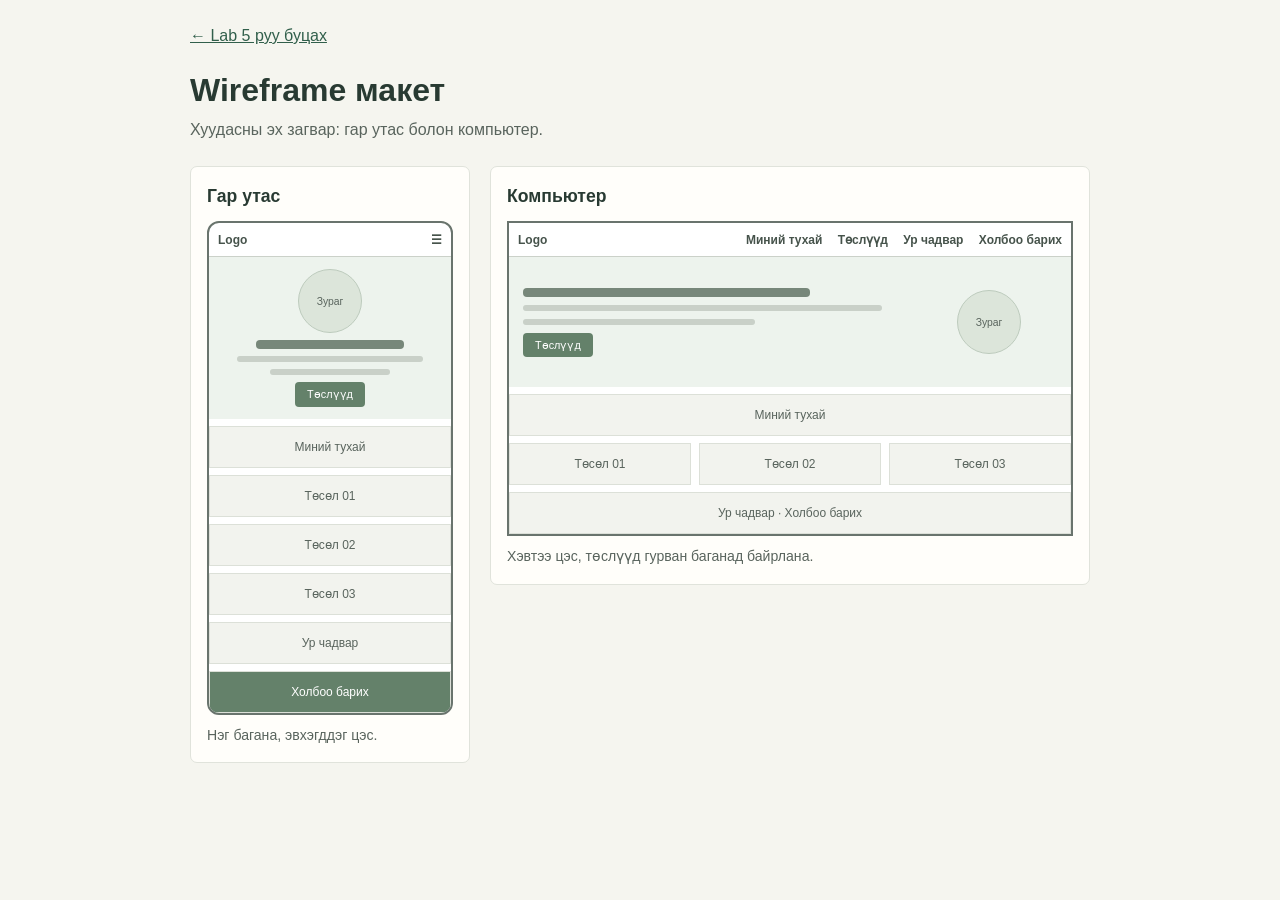
==== lab5-wireframe.html @ b421f285 "Add responsive Lab 5 webpage and wireframe" ====
<!DOCTYPE html>
<html lang="mn">
<head>
  <meta charset="UTF-8">
  <meta name="viewport" content="width=device-width, initial-scale=1">
  <title>Лаб 5 | Wireframe</title>
  <link rel="stylesheet" href="lab5-wireframe.css">
</head>
<body>
  <header class="page-header">
    <a href="lab5.html">← Lab 5 руу буцах</a>
    <h1>Wireframe макет</h1>
    <p>Хуудасны эх загвар: гар утас болон компьютер.</p>
  </header>

  <main class="container">
    <div class="wireframe-list">
      <section class="wireframe">
        <h2>Гар утас</h2>
        <div class="phone">
          <div class="bar">Logo <span>☰</span></div>
          <div class="phone-hero">
            <div class="photo-placeholder">Зураг</div>
            <div class="line line-title"></div>
            <div class="line"></div>
            <div class="line line-short"></div>
            <div class="button-placeholder">Төслүүд</div>
          </div>
          <div class="block">Миний тухай</div>
          <div class="block">Төсөл 01</div>
          <div class="block">Төсөл 02</div>
          <div class="block">Төсөл 03</div>
          <div class="block">Ур чадвар</div>
          <div class="block block-footer">Холбоо барих</div>
        </div>
        <p>Нэг багана, эвхэгддэг цэс.</p>
      </section>

      <section class="wireframe">
        <h2>Компьютер</h2>
        <div class="desktop">
          <div class="bar">Logo <span>Миний тухай　 Төслүүд　 Ур чадвар　 Холбоо барих</span></div>
          <div class="desktop-hero">
            <div class="hero-copy">
              <div class="line line-title"></div>
              <div class="line"></div>
              <div class="line line-short"></div>
              <div class="button-placeholder">Төслүүд</div>
            </div>
            <div class="photo-placeholder">Зураг</div>
          </div>
          <div class="block">Миний тухай</div>
          <div class="desktop-projects">
            <div class="block">Төсөл 01</div>
            <div class="block">Төсөл 02</div>
            <div class="block">Төсөл 03</div>
          </div>
          <div class="block">Ур чадвар · Холбоо барих</div>
        </div>
        <p>Хэвтээ цэс, төслүүд гурван баганад байрлана.</p>
      </section>
    </div>
  </main>
</body>
</html>
---- lab5-wireframe.css ----
*,
*::before,
*::after {
  box-sizing: border-box;
}

body {
  margin: 0;
  color: #283a32;
  background: #f5f5ef;
  font-family: Arial, Helvetica, sans-serif;
  line-height: 1.5;
}

.container,
.page-header {
  width: min(100% - 32px, 900px);
  margin: 0 auto;
}

.page-header {
  padding: 24px 0;
}

.page-header a {
  color: #315f4b;
}

.page-header h1 {
  margin: 18px 0 4px;
}

.page-header p {
  margin: 0;
  color: #59645d;
}

.wireframe-list {
  display: grid;
  grid-template-columns: minmax(0, 1fr);
  gap: 18px;
  padding-bottom: 32px;
}

.wireframe {
  min-width: 0;
  padding: 16px;
  background: #fffefa;
  border: 1px solid #e0e3db;
  border-radius: 7px;
}

.wireframe h2 {
  margin: 0 0 12px;
  font-size: 1.1rem;
}

.wireframe > p {
  margin: 10px 0 0;
  color: #59645d;
  font-size: 0.88rem;
}

.phone,
.desktop {
  overflow: hidden;
  border: 2px solid #69746d;
  background: #fff;
}

.phone {
  width: min(100%, 260px);
  margin: 0 auto;
  border-radius: 12px;
}

.bar {
  display: flex;
  min-height: 34px;
  align-items: center;
  justify-content: space-between;
  gap: 6px;
  padding: 6px 9px;
  border-bottom: 1px solid #cbd1c9;
  color: #46534b;
  font-size: 0.75rem;
  font-weight: 700;
}

.bar span {
  text-align: right;
}

.phone-hero {
  display: grid;
  justify-items: center;
  gap: 7px;
  padding: 12px;
  background: #edf3ed;
}

.photo-placeholder {
  display: grid;
  width: 64px;
  height: 64px;
  place-items: center;
  background: #dce5da;
  border: 1px solid #bdcbbd;
  border-radius: 50%;
  color: #59645d;
  font-size: 0.65rem;
}

.line {
  width: 85%;
  height: 6px;
  background: #c9d0c8;
  border-radius: 4px;
}

.line-title {
  width: 68%;
  height: 9px;
  background: #77877a;
}

.line-short {
  width: 55%;
}

.button-placeholder {
  padding: 4px 12px;
  color: #fff;
  background: #64816a;
  border-radius: 4px;
  font-size: 0.68rem;
}

.block {
  min-height: 42px;
  display: grid;
  place-items: center;
  margin-top: 7px;
  padding: 8px;
  background: #f2f3ee;
  border: 1px solid #dce0d8;
  color: #59645d;
  font-size: 0.75rem;
}

.block-footer {
  color: #fff;
  background: #64816a;
}

.desktop-hero {
  display: grid;
  grid-template-columns: minmax(0, 1fr) 100px;
  align-items: center;
  gap: 12px;
  min-height: 130px;
  padding: 14px;
  background: #edf3ed;
}

.hero-copy {
  display: grid;
  justify-items: start;
  gap: 8px;
}

.desktop-projects {
  display: grid;
  grid-template-columns: repeat(3, minmax(0, 1fr));
  gap: 8px;
}

.desktop-projects .block {
  min-width: 0;
  text-align: center;
}

@media (min-width: 760px) {
  .container,
  .page-header {
    width: min(100% - 48px, 900px);
  }

  .wireframe-list {
    grid-template-columns: minmax(220px, 0.7fr) minmax(0, 1.5fr);
    align-items: start;
    gap: 20px;
  }
}

@media (max-width: 420px) {
  .wireframe {
    padding: 12px;
  }

  .desktop-hero {
    grid-template-columns: minmax(0, 1fr) 72px;
  }

  .desktop-hero .photo-placeholder {
    width: 56px;
    height: 56px;
  }
}
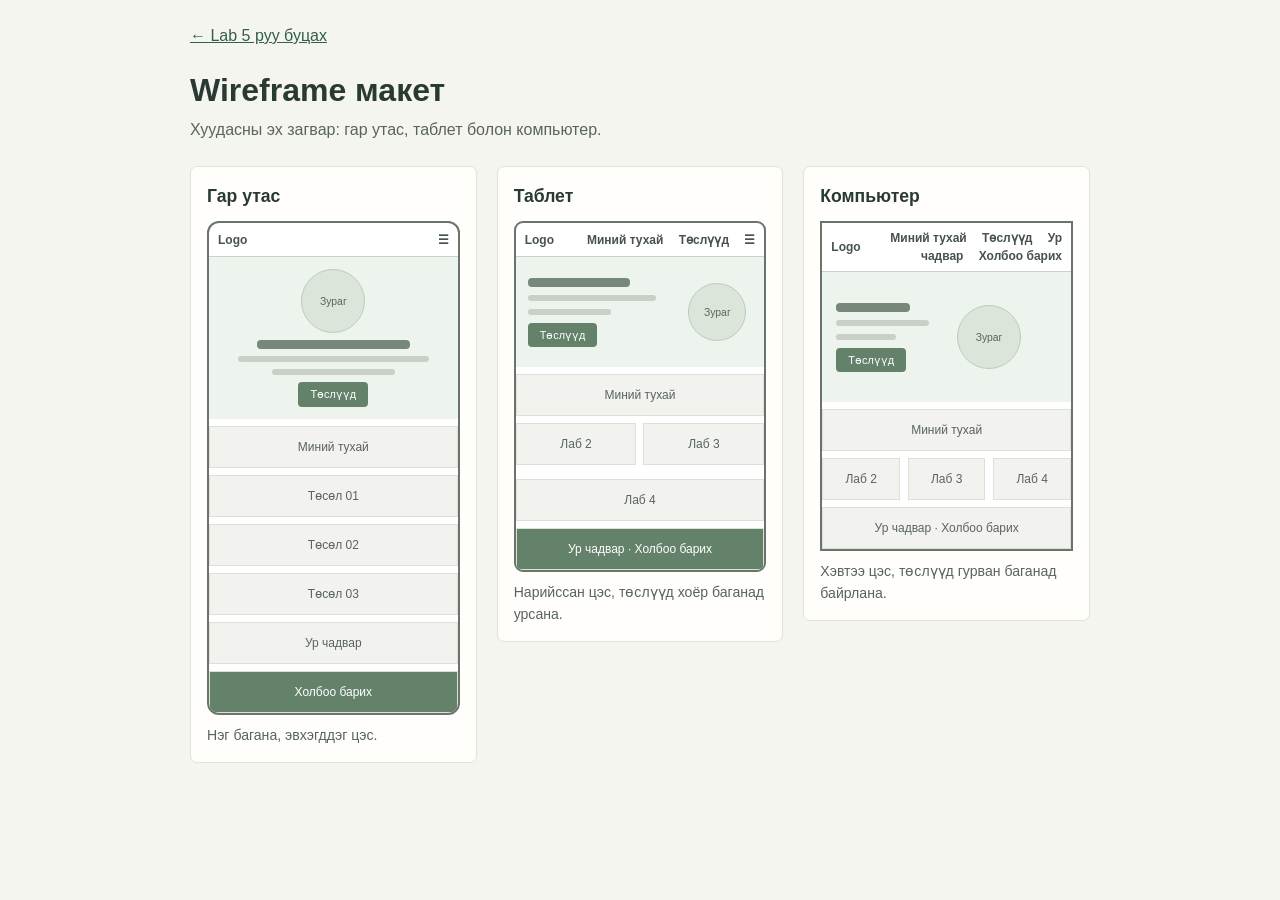
==== commit afdc37f4: "Update Lab 5 responsive page and wireframe Co-authored-by: Copilot <223556219+Copilot@users.noreply." ====
--- a/lab5-wireframe.html
+++ b/lab5-wireframe.html
@@ -10,7 +10,7 @@
   <header class="page-header">
     <a href="lab5.html">← Lab 5 руу буцах</a>
     <h1>Wireframe макет</h1>
-    <p>Хуудасны эх загвар: гар утас болон компьютер.</p>
+    <p>Хуудасны эх загвар: гар утас, таблет болон компьютер.</p>
   </header>
 
   <main class="container">
@@ -37,6 +37,30 @@
       </section>
 
       <section class="wireframe">
+        <h2>Таблет</h2>
+        <div class="tablet">
+          <div class="bar">Logo <span>Миний тухай　 Төслүүд　 ☰</span></div>
+          <div class="tablet-hero">
+            <div class="hero-copy">
+              <div class="line line-title"></div>
+              <div class="line"></div>
+              <div class="line line-short"></div>
+              <div class="button-placeholder">Төслүүд</div>
+            </div>
+            <div class="photo-placeholder">Зураг</div>
+          </div>
+          <div class="block">Миний тухай</div>
+          <div class="tablet-projects">
+            <div class="block">Лаб 2</div>
+            <div class="block">Лаб 3</div>
+            <div class="block">Лаб 4</div>
+          </div>
+          <div class="block block-footer">Ур чадвар · Холбоо барих</div>
+        </div>
+        <p>Нарийссан цэс, төслүүд хоёр баганад урсана.</p>
+      </section>
+
+      <section class="wireframe">
         <h2>Компьютер</h2>
         <div class="desktop">
           <div class="bar">Logo <span>Миний тухай　 Төслүүд　 Ур чадвар　 Холбоо барих</span></div>
@@ -51,9 +75,9 @@
           </div>
           <div class="block">Миний тухай</div>
           <div class="desktop-projects">
-            <div class="block">Төсөл 01</div>
-            <div class="block">Төсөл 02</div>
-            <div class="block">Төсөл 03</div>
+          <div class="block">Лаб 2</div>
+          <div class="block">Лаб 3</div>
+          <div class="block">Лаб 4</div>
           </div>
           <div class="block">Ур чадвар · Холбоо барих</div>
         </div>
--- a/lab5-wireframe.css
+++ b/lab5-wireframe.css
@@ -62,16 +62,23 @@
 }
 
 .phone,
+.tablet,
 .desktop {
   overflow: hidden;
   border: 2px solid #69746d;
   background: #fff;
 }
 
-.phone {
+.phone,
+.tablet {
   width: min(100%, 260px);
   margin: 0 auto;
   border-radius: 12px;
+}
+
+.tablet {
+  width: min(100%, 350px);
+  border-radius: 9px;
 }
 
 .bar {
@@ -99,6 +106,31 @@
   background: #edf3ed;
 }
 
+.tablet-hero {
+  display: grid;
+  grid-template-columns: minmax(0, 1fr) 64px;
+  align-items: center;
+  gap: 10px;
+  min-height: 110px;
+  padding: 12px;
+  background: #edf3ed;
+}
+
+.tablet-hero .photo-placeholder {
+  width: 58px;
+  height: 58px;
+}
+
+.tablet-projects {
+  display: grid;
+  grid-template-columns: repeat(2, minmax(0, 1fr));
+  gap: 7px;
+}
+
+.tablet-projects .block:last-child {
+  grid-column: 1 / -1;
+}
+
 .photo-placeholder {
   display: grid;
   width: 64px;
@@ -193,6 +225,12 @@
   }
 }
 
+@media (min-width: 1100px) {
+  .wireframe-list {
+    grid-template-columns: repeat(3, minmax(0, 1fr));
+  }
+}
+
 @media (max-width: 420px) {
   .wireframe {
     padding: 12px;
@@ -206,4 +244,15 @@
     width: 56px;
     height: 56px;
   }
-}
+
+  .tablet-hero {
+    grid-template-columns: minmax(0, 1fr) 54px;
+    gap: 6px;
+    padding: 8px;
+  }
+
+  .tablet-hero .photo-placeholder {
+    width: 50px;
+    height: 50px;
+  }
+}
